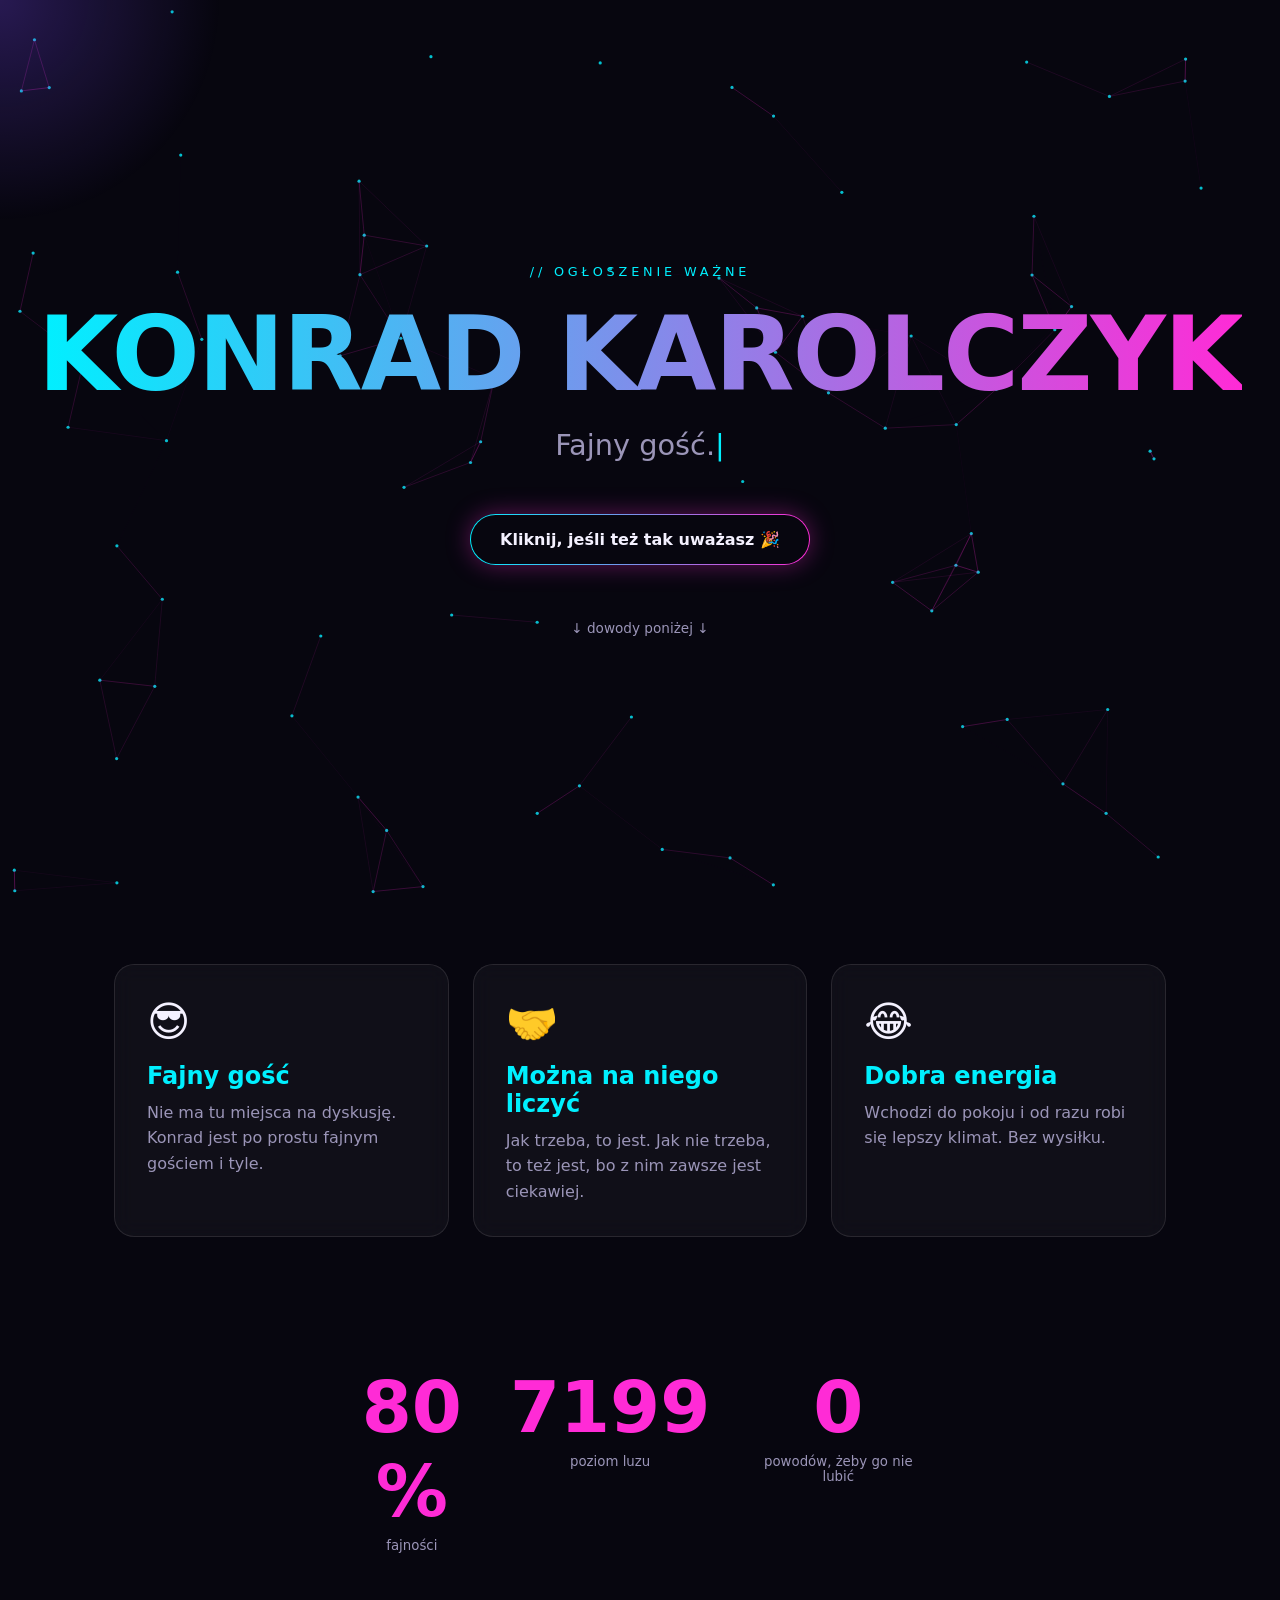
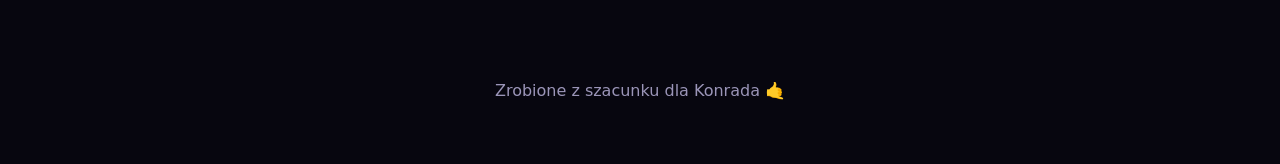
==== index.html @ dab7d8b1 "Initial commit: strona o Konradzie Karolczyku Co-Authored-By: Claude Sonnet 5.5 <noreply@anthropic.c" ====
<!doctype html>
<html lang="pl">
<head>
<meta charset="utf-8">
<meta name="viewport" content="width=device-width, initial-scale=1">
<title>Konrad Karolczyk — fajny gość</title>
<meta name="description" content="Konrad Karolczyk. Fajny gość. Fakt naukowo niepodważalny.">
<meta name="theme-color" content="#07060f">
<link rel="stylesheet" href="style.css">
</head>
<body>
<canvas id="bg" aria-hidden="true"></canvas>
<div class="glow" id="glow" aria-hidden="true"></div>

<main>
  <section class="hero">
    <p class="kicker">// ogłoszenie ważne</p>
    <h1 class="glitch" data-text="KONRAD KAROLCZYK">KONRAD KAROLCZYK</h1>
    <p class="typed"><span id="typed"></span><span class="caret">|</span></p>
    <button id="party" class="btn">Kliknij, jeśli też tak uważasz 🎉</button>
    <p class="scroll">↓ dowody poniżej ↓</p>
  </section>

  <section class="cards">
    <article class="card tilt">
      <div class="icon">😎</div>
      <h2>Fajny gość</h2>
      <p>Nie ma tu miejsca na dyskusję. Konrad jest po prostu fajnym gościem i tyle.</p>
    </article>
    <article class="card tilt">
      <div class="icon">🤝</div>
      <h2>Można na niego liczyć</h2>
      <p>Jak trzeba, to jest. Jak nie trzeba, to też jest, bo z nim zawsze jest ciekawiej.</p>
    </article>
    <article class="card tilt">
      <div class="icon">😂</div>
      <h2>Dobra energia</h2>
      <p>Wchodzi do pokoju i od razu robi się lepszy klimat. Bez wysiłku.</p>
    </article>
  </section>

  <section class="stats">
    <div><span class="num" data-to="100">0</span><b>%</b><small>fajności</small></div>
    <div><span class="num" data-to="9001">0</span><small>poziom luzu</small></div>
    <div><span class="num" data-to="0">0</span><small>powodów, żeby go nie lubić</small></div>
  </section>

  <footer>
    <p>Zrobione z szacunku dla Konrada 🤙</p>
  </footer>
</main>

<script src="script.js"></script>
</body>
</html>
---- style.css ----
:root {
  --bg: #07060f;
  --fg: #f4f1ff;
  --muted: #9b95b8;
  --a: #00f0ff;
  --b: #ff2bd6;
  --c: #7c4dff;
}
* { box-sizing: border-box; margin: 0; padding: 0; }
html { scroll-behavior: smooth; }
body {
  background: var(--bg);
  color: var(--fg);
  font-family: "Segoe UI", system-ui, -apple-system, sans-serif;
  overflow-x: hidden;
  min-height: 100vh;
}
#bg { position: fixed; inset: 0; z-index: 0; }
.glow {
  position: fixed; z-index: 1; pointer-events: none;
  width: 480px; height: 480px; left: 0; top: 0;
  margin: -240px 0 0 -240px;
  background: radial-gradient(circle, rgba(124,77,255,.28), transparent 65%);
  transition: transform .08s linear;
}
main { position: relative; z-index: 2; }

.hero {
  min-height: 100vh;
  display: flex; flex-direction: column; align-items: center; justify-content: center;
  text-align: center; padding: 2rem 1rem; gap: 1.4rem;
}
.kicker { color: var(--a); letter-spacing: .3em; text-transform: uppercase; font-size: .8rem; }

.glitch {
  position: relative;
  font-size: clamp(2.2rem, 9vw, 6.5rem);
  font-weight: 900; line-height: 1; letter-spacing: -.02em;
  background: linear-gradient(90deg, var(--a), var(--b), var(--c), var(--a));
  background-size: 300% 100%;
  -webkit-background-clip: text; background-clip: text; color: transparent;
  animation: flow 6s linear infinite;
}
.glitch::before, .glitch::after {
  content: attr(data-text);
  position: absolute; inset: 0;
  background: inherit; -webkit-background-clip: text; background-clip: text; color: transparent;
  opacity: 0;
}
.glitch::before { animation: glitch1 3.5s infinite; }
.glitch::after  { animation: glitch2 3.5s infinite; }
@keyframes flow { to { background-position: 300% 0; } }
@keyframes glitch1 {
  0%, 92%, 100% { opacity: 0; transform: none; }
  93% { opacity: .9; transform: translate(-6px, 2px); clip-path: inset(10% 0 60% 0); }
  96% { opacity: .9; transform: translate(5px, -2px); clip-path: inset(55% 0 10% 0); }
}
@keyframes glitch2 {
  0%, 90%, 100% { opacity: 0; transform: none; }
  91% { opacity: .9; transform: translate(6px, -2px); clip-path: inset(40% 0 30% 0); filter: hue-rotate(90deg); }
  95% { opacity: .9; transform: translate(-5px, 3px); clip-path: inset(5% 0 75% 0); filter: hue-rotate(90deg); }
}

.typed { font-size: clamp(1.1rem, 3vw, 1.8rem); color: var(--muted); min-height: 2.2em; }
.caret { color: var(--a); animation: blink 1s steps(1) infinite; }
@keyframes blink { 50% { opacity: 0; } }

.btn {
  font: inherit; font-weight: 700; color: var(--fg); cursor: pointer;
  padding: .95rem 1.8rem; border-radius: 999px; border: 1px solid transparent;
  background: linear-gradient(var(--bg), var(--bg)) padding-box,
              linear-gradient(90deg, var(--a), var(--b)) border-box;
  box-shadow: 0 0 24px rgba(255,43,214,.35);
  transition: transform .15s, box-shadow .15s;
}
.btn:hover { transform: scale(1.06); box-shadow: 0 0 40px rgba(0,240,255,.55); }
.btn:active { transform: scale(.97); }
.scroll { color: var(--muted); font-size: .85rem; margin-top: 2rem; animation: bob 2s ease-in-out infinite; }
@keyframes bob { 50% { transform: translateY(8px); } }

.cards {
  display: grid; gap: 1.5rem; padding: 4rem 1.5rem;
  grid-template-columns: repeat(auto-fit, minmax(260px, 1fr));
  max-width: 1100px; margin: 0 auto;
}
.card {
  padding: 2rem; border-radius: 20px;
  background: rgba(255,255,255,.04);
  border: 1px solid rgba(255,255,255,.1);
  backdrop-filter: blur(10px);
  transform-style: preserve-3d;
  transition: transform .15s ease-out, border-color .2s;
  opacity: 0; translate: 0 40px;
}
.card.in { opacity: 1; translate: 0 0; transition: opacity .8s, translate .8s, transform .15s ease-out; }
.card:hover { border-color: var(--b); }
.icon { font-size: 2.6rem; margin-bottom: 1rem; }
.card h2 { margin-bottom: .6rem; color: var(--a); }
.card p { color: var(--muted); line-height: 1.6; }

.stats {
  display: flex; flex-wrap: wrap; justify-content: center; gap: 3rem;
  padding: 4rem 1.5rem; text-align: center;
}
.stats div { display: flex; flex-direction: column; align-items: center; }
.num, .stats b { font-size: clamp(2.5rem, 7vw, 4.5rem); font-weight: 900; color: var(--b); display: inline; }
.stats > div > span, .stats > div > b { display: inline; }
.stats small { display: block; color: var(--muted); margin-top: .3rem; max-width: 12em; }

footer { text-align: center; padding: 4rem 1rem; color: var(--muted); }

@media (prefers-reduced-motion: reduce) {
  * { animation: none !important; transition: none !important; }
  .card { opacity: 1; translate: 0 0; }
}
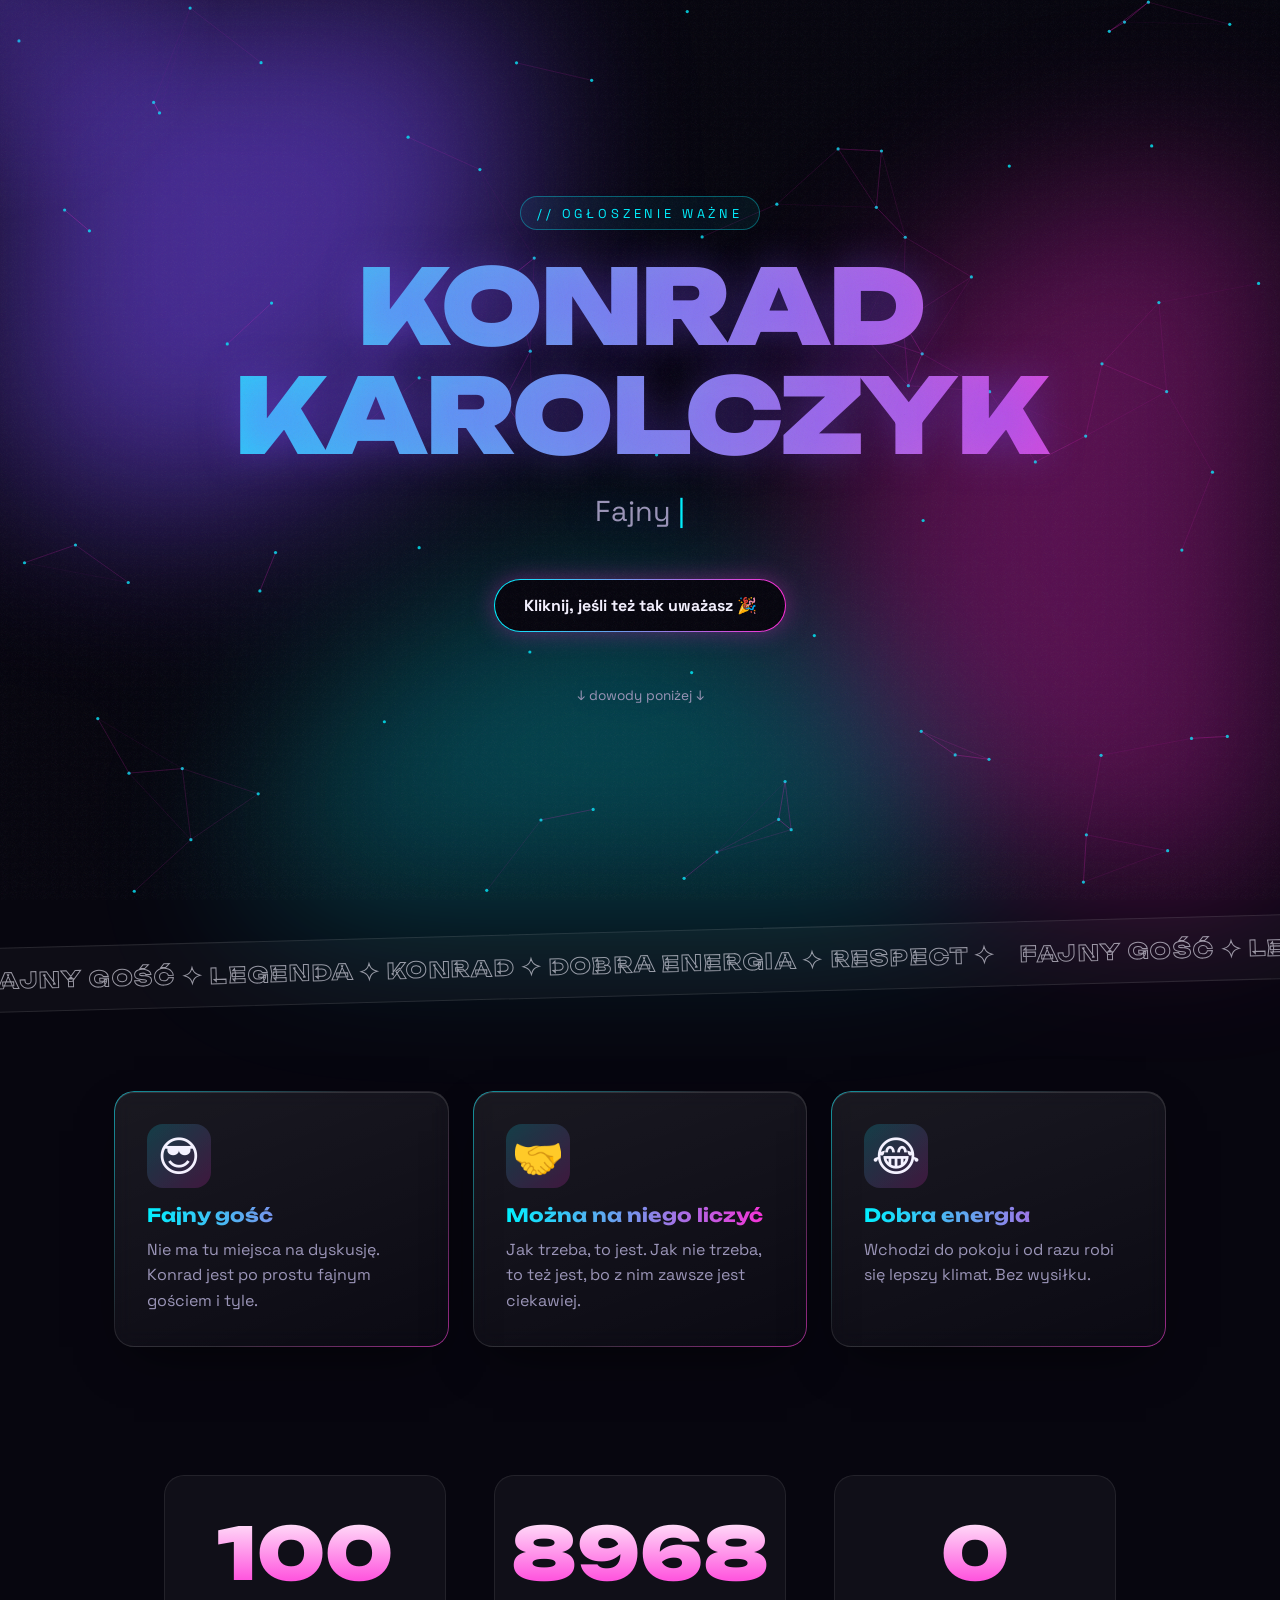
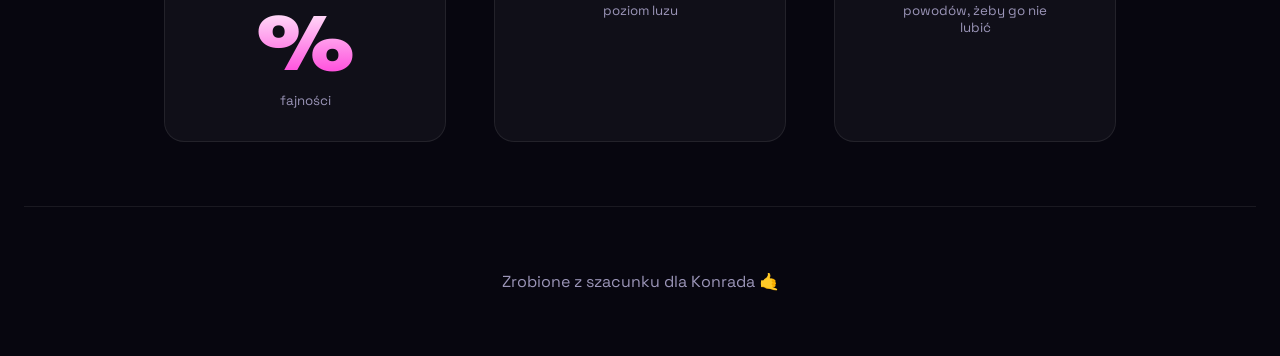
==== commit 388b0a32: "Nowy styl: aurora, marquee, fonty, gradientowe ramki Co-Authored-By: Claude Sonnet 5.5 <noreply@anth" ====
--- a/index.html
+++ b/index.html
@@ -6,9 +6,14 @@
 <title>Konrad Karolczyk — fajny gość</title>
 <meta name="description" content="Konrad Karolczyk. Fajny gość. Fakt naukowo niepodważalny.">
 <meta name="theme-color" content="#07060f">
+<link rel="preconnect" href="https://fonts.googleapis.com">
+<link rel="preconnect" href="https://fonts.gstatic.com" crossorigin>
+<link href="https://fonts.googleapis.com/css2?family=Space+Grotesk:wght@400;500;700&family=Unbounded:wght@800;900&display=swap" rel="stylesheet">
 <link rel="stylesheet" href="style.css">
 </head>
 <body>
+<div class="progress" id="progress"></div>
+<div class="aurora" aria-hidden="true"><i></i><i></i><i></i></div>
 <canvas id="bg" aria-hidden="true"></canvas>
 <div class="glow" id="glow" aria-hidden="true"></div>
 
@@ -20,6 +25,8 @@
     <button id="party" class="btn">Kliknij, jeśli też tak uważasz 🎉</button>
     <p class="scroll">↓ dowody poniżej ↓</p>
   </section>
+
+  <div class="marquee" aria-hidden="true"><div class="track"><span>FAJNY GOŚĆ ✦ LEGENDA ✦ KONRAD ✦ DOBRA ENERGIA ✦ RESPECT ✦ </span><span>FAJNY GOŚĆ ✦ LEGENDA ✦ KONRAD ✦ DOBRA ENERGIA ✦ RESPECT ✦ </span></div></div>
 
   <section class="cards">
     <article class="card tilt">
--- a/style.css
+++ b/style.css
@@ -11,7 +11,7 @@
 body {
   background: var(--bg);
   color: var(--fg);
-  font-family: "Segoe UI", system-ui, -apple-system, sans-serif;
+  font-family: "Space Grotesk", "Segoe UI", system-ui, sans-serif;
   overflow-x: hidden;
   min-height: 100vh;
 }
@@ -35,7 +35,8 @@
 .glitch {
   position: relative;
   font-size: clamp(2.2rem, 9vw, 6.5rem);
-  font-weight: 900; line-height: 1; letter-spacing: -.02em;
+  font-family: "Unbounded", "Space Grotesk", sans-serif;
+  font-weight: 900; line-height: 1.05; letter-spacing: -.03em;
   background: linear-gradient(90deg, var(--a), var(--b), var(--c), var(--a));
   background-size: 300% 100%;
   -webkit-background-clip: text; background-clip: text; color: transparent;
@@ -113,3 +114,46 @@
   * { animation: none !important; transition: none !important; }
   .card { opacity: 1; translate: 0 0; }
 }
+
+/* ---- ładniejszy styl ---- */
+.progress { position: fixed; top: 0; left: 0; height: 3px; width: 0; z-index: 20;
+  background: linear-gradient(90deg, var(--a), var(--b), var(--c)); box-shadow: 0 0 12px var(--b); }
+
+.aurora { position: fixed; inset: 0; z-index: 0; overflow: hidden; filter: blur(90px); opacity: .55; }
+.aurora i { position: absolute; border-radius: 50%; width: 55vmax; height: 55vmax; }
+.aurora i:nth-child(1) { background: var(--c); left: -15vmax; top: -15vmax; animation: drift1 22s ease-in-out infinite alternate; }
+.aurora i:nth-child(2) { background: var(--b); right: -20vmax; top: 20vh; opacity: .6; animation: drift2 26s ease-in-out infinite alternate; }
+.aurora i:nth-child(3) { background: var(--a); left: 20vw; bottom: -30vmax; opacity: .5; animation: drift1 30s ease-in-out infinite alternate-reverse; }
+@keyframes drift1 { to { transform: translate(18vw, 14vh) scale(1.2); } }
+@keyframes drift2 { to { transform: translate(-16vw, -10vh) scale(.85); } }
+body::after { content: ""; position: fixed; inset: 0; z-index: 3; pointer-events: none; opacity: .07;
+  background-image: url("data:image/svg+xml,%3Csvg xmlns='http://www.w3.org/2000/svg' width='160' height='160'%3E%3Cfilter id='n'%3E%3CfeTurbulence baseFrequency='.9' numOctaves='2'/%3E%3C/filter%3E%3Crect width='100%25' height='100%25' filter='url(%23n)'/%3E%3C/svg%3E"); }
+
+.kicker { padding: .45rem 1rem; border: 1px solid rgba(0,240,255,.35); border-radius: 999px; background: rgba(0,240,255,.06); }
+.hero { text-shadow: 0 0 40px rgba(124,77,255,.35); }
+
+.marquee { overflow: hidden; white-space: nowrap; padding: 1.1rem 0; margin: 2rem 0;
+  border-block: 1px solid rgba(255,255,255,.1); background: rgba(255,255,255,.03);
+  transform: rotate(-1.5deg) scale(1.03); }
+.track { display: inline-flex; animation: marquee 25s linear infinite; }
+.track span { font-family: "Unbounded", sans-serif; font-weight: 800; font-size: 1.3rem; letter-spacing: .08em; color: transparent;
+  -webkit-text-stroke: 1px rgba(244,241,255,.6); padding-right: 1.5rem; }
+@keyframes marquee { to { transform: translateX(-50%); } }
+
+.card { position: relative; background: linear-gradient(160deg, rgba(255,255,255,.08), rgba(255,255,255,.02));
+  box-shadow: 0 20px 50px -20px rgba(0,0,0,.7), inset 0 1px 0 rgba(255,255,255,.12); }
+.card::before { content: ""; position: absolute; inset: -1px; border-radius: 20px; padding: 1px; pointer-events: none;
+  background: linear-gradient(135deg, var(--a), transparent 40%, transparent 60%, var(--b));
+  -webkit-mask: linear-gradient(#000 0 0) content-box, linear-gradient(#000 0 0); -webkit-mask-composite: xor; mask-composite: exclude;
+  opacity: .55; transition: opacity .3s; }
+.card:hover::before { opacity: 1; }
+.card .icon { display: inline-grid; place-items: center; width: 4rem; height: 4rem; border-radius: 16px;
+  background: linear-gradient(135deg, rgba(0,240,255,.18), rgba(255,43,214,.18)); }
+.card h2 { font-family: "Unbounded", sans-serif; font-size: 1.15rem; background: linear-gradient(90deg, var(--a), var(--b));
+  -webkit-background-clip: text; background-clip: text; color: transparent; }
+
+.stats { max-width: 1000px; margin: 0 auto; }
+.stats > div { flex: 1 1 220px; padding: 2rem 1rem; border-radius: 20px; background: rgba(255,255,255,.04); border: 1px solid rgba(255,255,255,.08); }
+.num, .stats b { font-family: "Unbounded", sans-serif;
+  background: linear-gradient(180deg, #fff, var(--b)); -webkit-background-clip: text; background-clip: text; color: transparent; }
+footer { border-top: 1px solid rgba(255,255,255,.08); margin: 0 1.5rem; }
